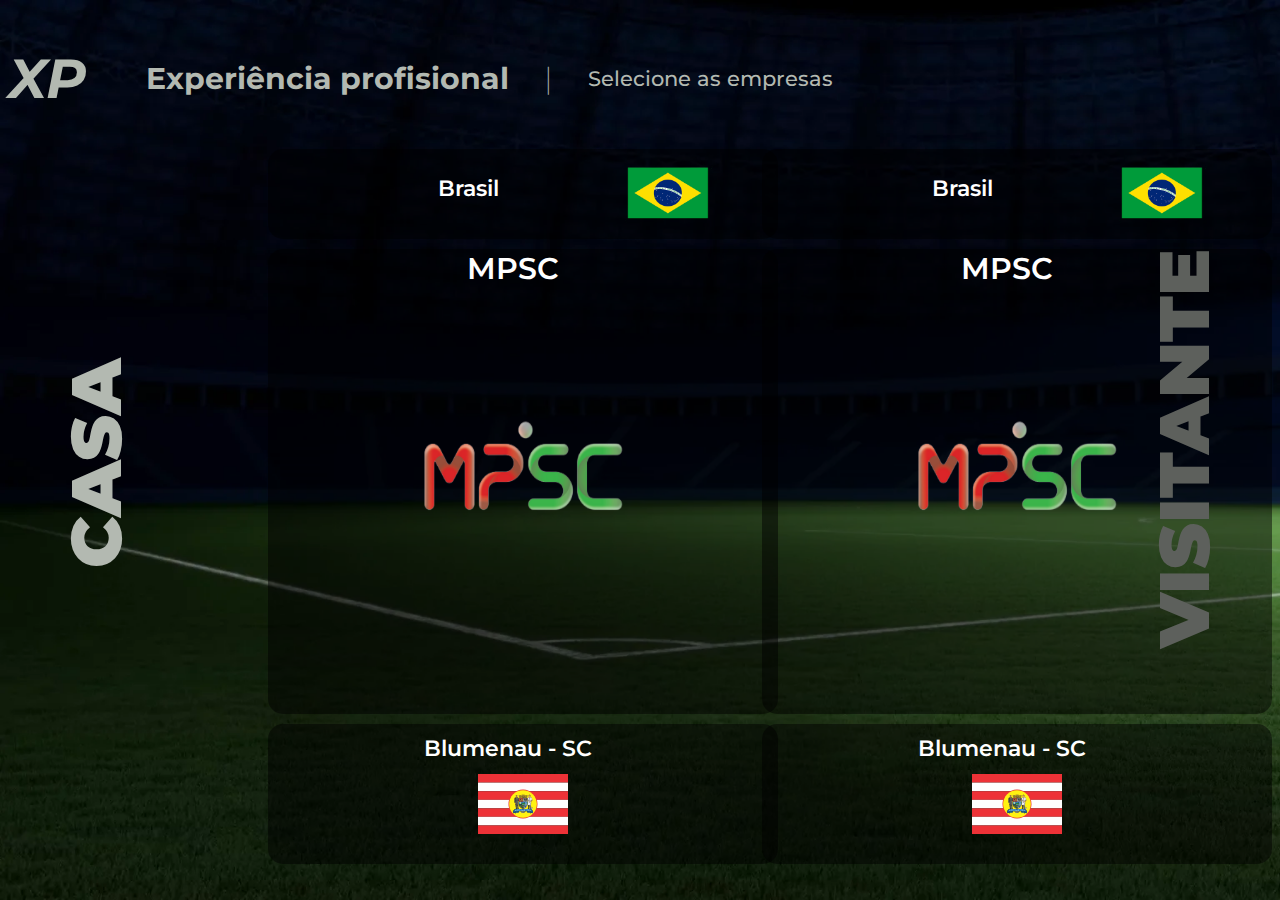
==== docs/paginas/experiencia-profissional.html @ 8dba883b "Subindo os arquivos do projeto" ====
<!DOCTYPE html>
<html lang="pt-br">

<head>
    <meta charset="UTF-8">
    <meta name="viewport" content="width=device-width, initial-scale=1.0">
    <title>Experiencia profisional</title>
    <style>
        @import url('https://fonts.googleapis.com/css2?family=Montserrat:wght@100..900&display=swap');
    </style>
    <link rel="stylesheet" href="/docs/estilos/experiencia-profissional.css">
</head>

<body>
    <header>
        <div class="logo">
            <h1>XP</h1>
            <h2>Experiência profisional</h2>
            <h2 id="title-pipe">|</h2>
            <h2 id="title-select-company">Selecione as empresas</h2>
        </div>
    </header>
    <main>
        <div class="home">CASA</div>
        <div class="container-away">
            <div class="away">VISITANTE</div>
        </div>
        <div class="slideshow-wrapper">
            <div class="slideshow-container-home">
                <div class="country">
                    <!-- Next and previous buttons -->
                    <div class="container-country">
                        <span class="arrow-country">&#10094;</span>
                        <div class="country-selected">
                            <p>Brasil</p>
                        </div>
                        <img src="../midia/img/bandeira-brasil.png" alt="bandeira-brasil">
                        <span class="arrow-country">&#10095;</span>
                    </div>
                </div>
                <div class="company">
                    <div class="container-company">
                        <!-- Next and previous buttons -->
                        <div class="company-selected">
                            <p>MPSC</p>
                        </div>
                        <span class="arrow-company">&#10094;</span>
                        <img src="../midia/img/logo-mpsc.png" alt="logo-mpsc">
                        <span class="arrow-company">&#10095;</span>
                    </div>

                </div>
                <div class="state-city">
                    <div class="container-state-city">
                        <div class="state-city-selected">
                            <p>Blumenau - SC</p>
                        </div>
                        <!-- Next and previous buttons -->
                        <a class="arrow-state-city" onclick="plusSlides(-1)">&#10094;</a>
                        <img src="../midia/img/Flag_of_Blumenau.svg" alt="bandeira-blumenau">
                        <a class="arrow-state-city" onclick="plusSlides(1)">&#10095;</a>
                    </div>
                </div>
            </div>
            <div class="slideshow-container-away">
                <div class="country">
                    <div class="container-country">
                        <span class="arrow-country">&#10094;</span>
                        <div class="country-selected">
                            <p>Brasil</p>
                        </div>
                        <img src="../midia/img/bandeira-brasil.png" alt="bandeira-brasil">
                        <span class="arrow-country">&#10095;</span>
                    </div>
                </div>
                <div class="company">
                    <div class="container-company">
                        <!-- Next and previous buttons -->
                        <div class="company-selected">
                            <p>MPSC</p>
                        </div>
                        <span class="arrow-company">&#10094;</span>
                        <img src="../midia/img/logo-mpsc.png" alt="logo-mpsc">
                        <span class="arrow-company">&#10095;</span>
                    </div>

                </div>
                <div class="state-city">
                    <div class="container-state-city">
                        <div class="state-city-selected">
                            <p>Blumenau - SC</p>
                        </div>
                        <!-- Next and previous buttons -->
                        <a class="arrow-state-city" onclick="plusSlides(-1)">&#10094;</a>
                        <img src="../midia/img/Flag_of_Blumenau.svg" alt="bandeira-blumenau">
                        <a class="arrow-state-city" onclick="plusSlides(1)">&#10095;</a>
                    </div>
                </div>
            </div>

        </div>

    </main>
</body>

</html>
---- docs/estilos/experiencia-profissional.css ----
:root {
    --background-color: black;
    --text-color: #B3B9B1;
    --header-color: white;
    --hover-color: #FFFF;
    --font-weight: 300;
}

* {
    color: var(--text-color);
    font-family: "Montserrat", sans-serif;
}

body {
    background-image: url("/docs/midia/img/eafc-24-europe-attackers-otw-player-pick-v0-h5tau4wikpfb1.webp");
    background-size: cover;
    background-size: cover;
    background-repeat: no-repeat;
    background-attachment: fixed;
}

/* .slideshow-container-home {
    background-color: #B3B9B1;
} */

.logo{
    display: flex;
    align-items: center; /* Alinha verticalmente ao centro */
}

.logo h1 {
    font-weight: 700;
    font-style: italic;
    font-size: 55px;
}

.logo h2{
    font-size: 30px;
    margin-left: 60px;
}

#title-select-company{
    font-size: 21px;
    font-weight: 500;
    margin-left: 35px;
}

#title-pipe{
    font-size: 30px;
    font-weight: 200;
    margin-left: 35px;
}

.home {
    
    font-weight: 900;
    font-size: 70px;
    writing-mode: vertical-lr;
    transform: rotate(180deg);
    /* Rotaciona o texto em 90 graus */
    position: absolute;
    margin-top: 210px;
    margin-left: 45px;
}

.container-away {
    display: flex;
    justify-content: flex-end;
    /* Alinha o conteúdo à direita */
}

.away {
    font-weight: 900;
    font-size: 70px;
    display: flex;
    align-items: center;
    writing-mode: vertical-rl;
    transform: rotate(180deg);
    /* Rotaciona o texto em 90 graus */
    position: absolute;
    margin-top: 100px;
    margin-right: 45px;
}

.slideshow-wrapper {
    display: flex;
    margin-bottom: 10px;
}

.slideshow-container-home,
.slideshow-container-away {
    flex: 1;
    z-index: 1;
}

.slideshow-container-home {
    text-align: center;
    width: 300px;
    margin-left: 260px;
}

.slideshow-container-away {
    text-align: center;
    margin-left: 90px;
}

/* COUNTRY */

.country {
    font-weight: 600;
    height: 90px;
    background-color: rgba(0, 0, 0, 0.479);
    width: 510px;
    border-radius: 15px;
    margin-bottom: 10px;
}

.container-country {
    padding-top: 30px;
    display: flex;
    align-items: center;
    justify-content: center;
    position: relative;
    /* Adiciona posicionamento relativo ao contêiner */
}

.arrow-country {
    font-size: 24px;
    margin: 0 180px;
    color: transparent;
    cursor: pointer;
}

.country-selected {
    position: relative;
}

.country-selected p {
    margin: 0;
    color: #FFF;
    font-size: 22px;
    white-space: nowrap;
    /* Evita quebra de linha */
    position: relative;
    right: 55px;
    bottom: 5px;
}

.container-country img {
    position: absolute;
    display: inline-block;
    margin-left: 290px;
    width: 90px;
    height: 60px;
}

.country:hover {
    background-color: var(--hover-color);
}

.country:hover p {
    color: black;
}

.country:hover .arrow-country {
    color: black;
}

/* COMPANY */

.company {
    font-weight: 600;
    height: 465px;
    background-color: rgba(0, 0, 0, 0.479);
    width: 510px;
    border-radius: 15px;
    margin-bottom: 10px;
}

.container-company {
    display: flex;
    align-items: center;
    justify-content: center;
    position: relative;
    /* Adiciona posicionamento relativo ao contêiner */
}

.arrow-company {
    font-size: 24px;
    margin: 5px 125px;
    color: transparent;
    cursor: pointer;
    position: relative;
    top: 210px;
    right: 48px;
    z-index: 1;
}

.company-selected {
    position: relative;
}

.company-selected p {
    margin: 0;
    color: #FFF;
    font-size: 30px;
    white-space: nowrap;
    /* Evita quebra de linha */
    position: relative;
    /* right: 55px;
    bottom: 5px; */
    left: 260px;
}

.container-company img {
    position: absolute;
    display: inline-block;
    top: 170px;
    width: 200px;
    height: 100px;
}

.company:hover {
    background-color: var(--hover-color);
}

.company:hover p {
    color: black;
}

.company:hover .arrow-company {
    color: black;
}

/* STATE CITY */

.state-city {
    font-weight: 600;
    height: 140px;
    background-color: rgba(0, 0, 0, 0.479);
    width: 510px;
    border-radius: 15px;
    margin-bottom: 10px;
}

.container-state-city {
    padding-top: 30px;
    display: flex;
    align-items: center;
    justify-content: center;
    position: relative;
    /* Adiciona posicionamento relativo ao contêiner */
}

.arrow-state-city {
    font-size: 24px;
    margin: 5px 205px;
    color: transparent;
    cursor: pointer;
    position: relative;
    top: 17px;
    right: 80px;
}

.state-city-selected {
    position: relative;
}

.state-city-selected p {
    margin: 0;
    color: #FFF;
    font-size: 22px;
    white-space: nowrap;
    /* Evita quebra de linha */
    position: relative;
    /* right: 55px;
    bottom: 5px; */
    bottom: 25px;
    left: 415px;
}

.container-state-city img {
    position: absolute;
    display: inline-block;
    width: 90px;
    height: 60px;
    top: 50px;
}

.state-city:hover {
    background-color: var(--hover-color);
}

.state-city:hover p {
    color: black;
}

.state-city:hover .arrow-state-city {
    color: black;
}

/* TESTE */

/* .prev-country {
    cursor: pointer;
    color: black;
    margin-right: 380px;
}

.next-country {
    cursor: pointer;
    color: black;
} */

/* .prev, .next {
    cursor: pointer;
    padding: 40px;
    margin-top: 100px;
    color: black;
    font-weight: bold;
    font-size: 18px;
    border-radius: 0 3px 3px 0;
    user-select: none;
} */

/* .next{
    cursor: pointer;

    color: black;
    font-weight: bold;
    font-size: 18px;
    border-radius: 0 3px 3px 0;
    user-select: none;
} */

/* Position the "next button" to the right */
/* .next {
    right: 0;
    border-radius: 3px 0 0 3px;
} */

/* On hover, add a black background color with a little bit see-through */
/* .prev:hover,
.next:hover {
    color: rgba(0, 0, 0, 0.8);
} */
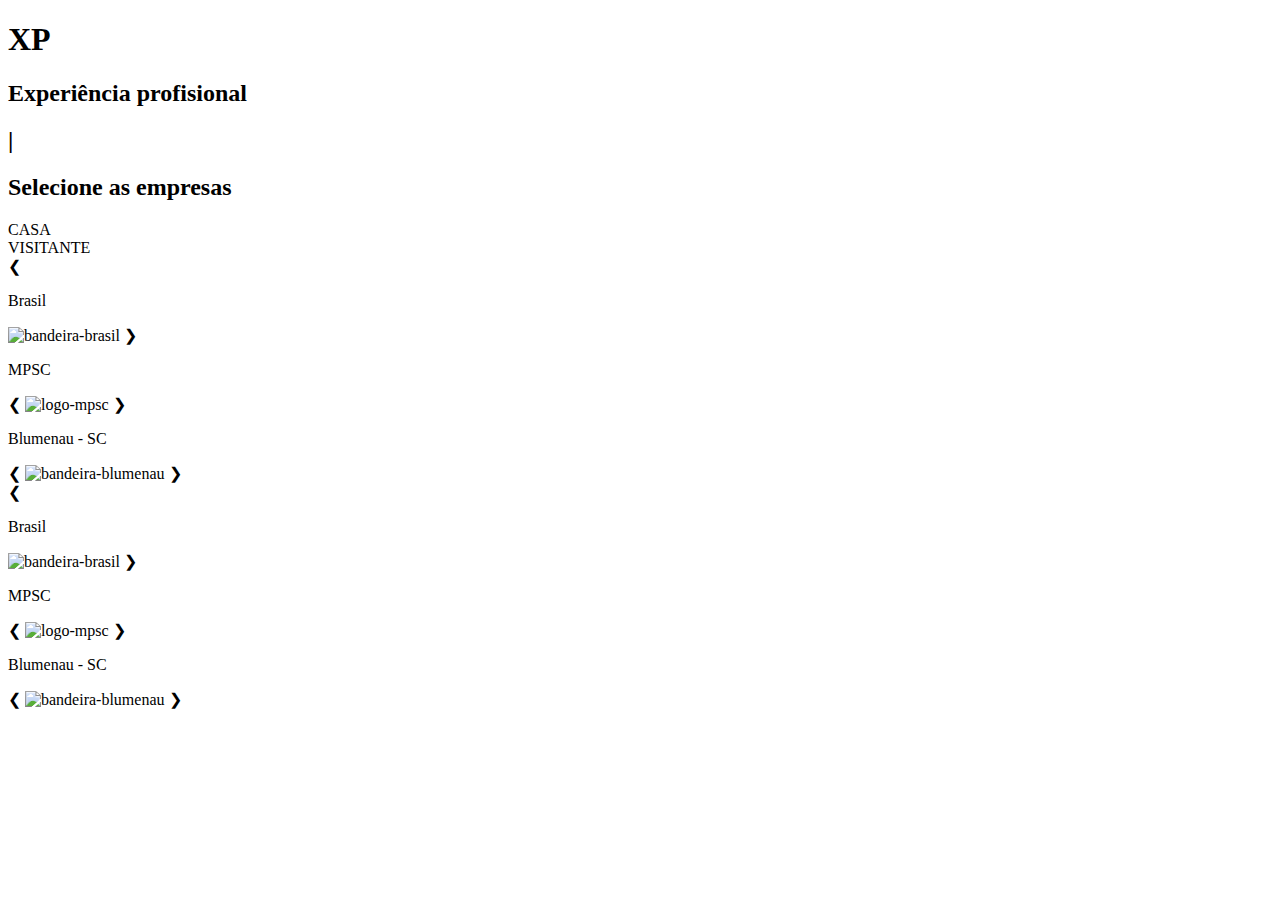
==== commit f1492e71: "Mais algumas alterações nas páginas" ====
--- a/docs/paginas/experiencia-profissional.html
+++ b/docs/paginas/experiencia-profissional.html
@@ -8,7 +8,7 @@
     <style>
         @import url('https://fonts.googleapis.com/css2?family=Montserrat:wght@100..900&display=swap');
     </style>
-    <link rel="stylesheet" href="/docs/estilos/experiencia-profissional.css">
+    <link rel="stylesheet" href="docs/estilos/experiencia-profissional.css">
 </head>
 
 <body>
@@ -34,7 +34,7 @@
                         <div class="country-selected">
                             <p>Brasil</p>
                         </div>
-                        <img src="../midia/img/bandeira-brasil.png" alt="bandeira-brasil">
+                        <img src="docs/midia/img/bandeira-brasil.png" alt="bandeira-brasil">
                         <span class="arrow-country">&#10095;</span>
                     </div>
                 </div>
@@ -45,7 +45,7 @@
                             <p>MPSC</p>
                         </div>
                         <span class="arrow-company">&#10094;</span>
-                        <img src="../midia/img/logo-mpsc.png" alt="logo-mpsc">
+                        <img src="docs/midia/img/logo-mpsc.png" alt="logo-mpsc">
                         <span class="arrow-company">&#10095;</span>
                     </div>
 
@@ -57,7 +57,7 @@
                         </div>
                         <!-- Next and previous buttons -->
                         <a class="arrow-state-city" onclick="plusSlides(-1)">&#10094;</a>
-                        <img src="../midia/img/Flag_of_Blumenau.svg" alt="bandeira-blumenau">
+                        <img src="docs/midia/img/Flag_of_Blumenau.svg" alt="bandeira-blumenau">
                         <a class="arrow-state-city" onclick="plusSlides(1)">&#10095;</a>
                     </div>
                 </div>
@@ -69,7 +69,7 @@
                         <div class="country-selected">
                             <p>Brasil</p>
                         </div>
-                        <img src="../midia/img/bandeira-brasil.png" alt="bandeira-brasil">
+                        <img src="docs/midia/img/bandeira-brasil.png" alt="bandeira-brasil">
                         <span class="arrow-country">&#10095;</span>
                     </div>
                 </div>
@@ -80,7 +80,7 @@
                             <p>MPSC</p>
                         </div>
                         <span class="arrow-company">&#10094;</span>
-                        <img src="../midia/img/logo-mpsc.png" alt="logo-mpsc">
+                        <img src="docs/midia/img/logo-mpsc.png" alt="logo-mpsc">
                         <span class="arrow-company">&#10095;</span>
                     </div>
 
@@ -92,7 +92,7 @@
                         </div>
                         <!-- Next and previous buttons -->
                         <a class="arrow-state-city" onclick="plusSlides(-1)">&#10094;</a>
-                        <img src="../midia/img/Flag_of_Blumenau.svg" alt="bandeira-blumenau">
+                        <img src="docs/midia/img/Flag_of_Blumenau.svg" alt="bandeira-blumenau">
                         <a class="arrow-state-city" onclick="plusSlides(1)">&#10095;</a>
                     </div>
                 </div>
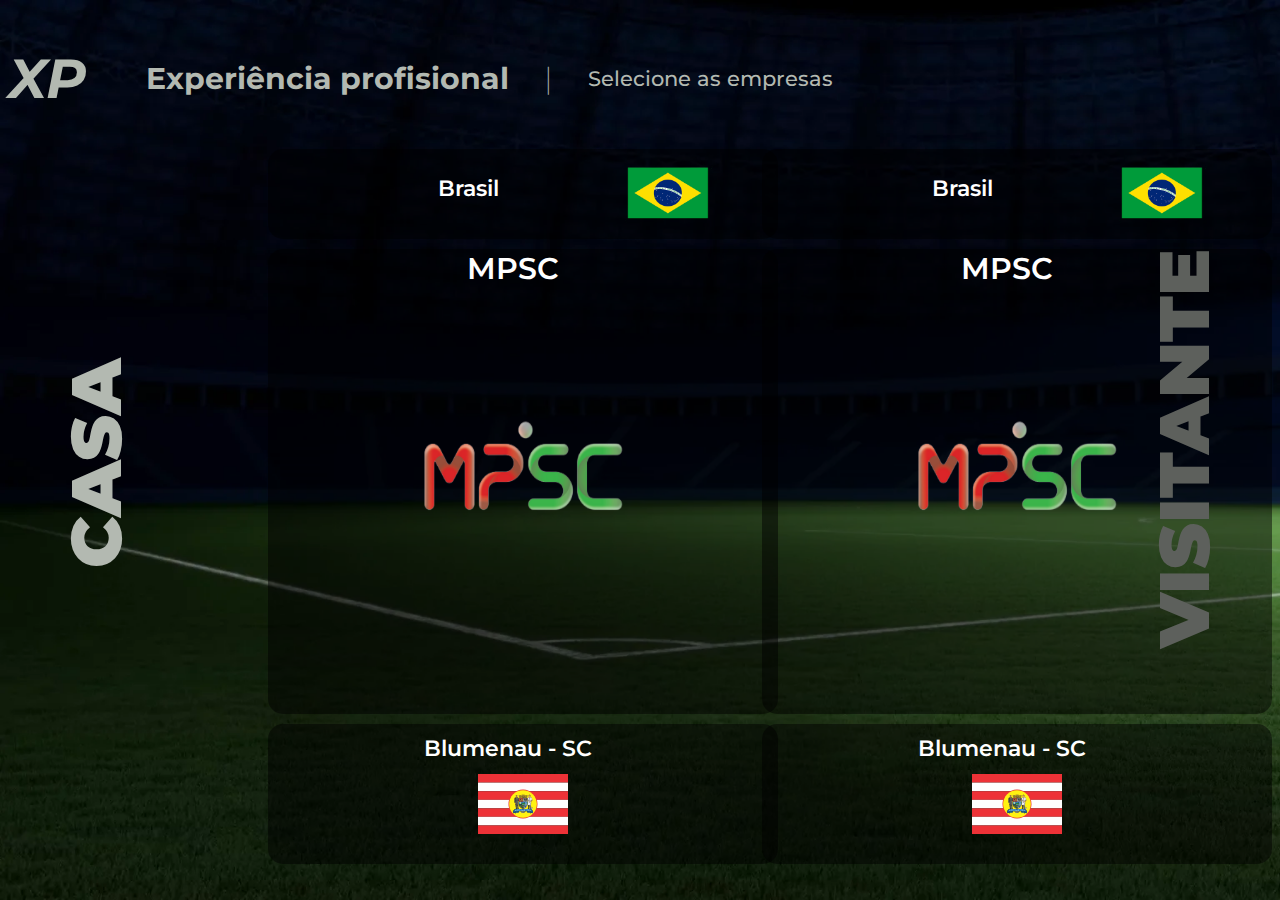
==== commit cfb46ca5: "Update experiencia-profissional.html" ====
--- a/docs/paginas/experiencia-profissional.html
+++ b/docs/paginas/experiencia-profissional.html
@@ -8,7 +8,7 @@
     <style>
         @import url('https://fonts.googleapis.com/css2?family=Montserrat:wght@100..900&display=swap');
     </style>
-    <link rel="stylesheet" href="docs/estilos/experiencia-profissional.css">
+    <link rel="stylesheet" href="../estilos/experiencia-profissional.css">
 </head>
 
 <body>
@@ -34,7 +34,7 @@
                         <div class="country-selected">
                             <p>Brasil</p>
                         </div>
-                        <img src="docs/midia/img/bandeira-brasil.png" alt="bandeira-brasil">
+                        <img src="../midia/img/bandeira-brasil.png" alt="bandeira-brasil">
                         <span class="arrow-country">&#10095;</span>
                     </div>
                 </div>
@@ -45,7 +45,7 @@
                             <p>MPSC</p>
                         </div>
                         <span class="arrow-company">&#10094;</span>
-                        <img src="docs/midia/img/logo-mpsc.png" alt="logo-mpsc">
+                        <img src="../midia/img/logo-mpsc.png" alt="logo-mpsc">
                         <span class="arrow-company">&#10095;</span>
                     </div>
 
@@ -57,7 +57,7 @@
                         </div>
                         <!-- Next and previous buttons -->
                         <a class="arrow-state-city" onclick="plusSlides(-1)">&#10094;</a>
-                        <img src="docs/midia/img/Flag_of_Blumenau.svg" alt="bandeira-blumenau">
+                        <img src="../midia/img/Flag_of_Blumenau.svg" alt="bandeira-blumenau">
                         <a class="arrow-state-city" onclick="plusSlides(1)">&#10095;</a>
                     </div>
                 </div>
@@ -69,7 +69,7 @@
                         <div class="country-selected">
                             <p>Brasil</p>
                         </div>
-                        <img src="docs/midia/img/bandeira-brasil.png" alt="bandeira-brasil">
+                        <img src="../midia/img/bandeira-brasil.png" alt="bandeira-brasil">
                         <span class="arrow-country">&#10095;</span>
                     </div>
                 </div>
@@ -80,7 +80,7 @@
                             <p>MPSC</p>
                         </div>
                         <span class="arrow-company">&#10094;</span>
-                        <img src="docs/midia/img/logo-mpsc.png" alt="logo-mpsc">
+                        <img src="../midia/img/logo-mpsc.png" alt="logo-mpsc">
                         <span class="arrow-company">&#10095;</span>
                     </div>
 
@@ -92,7 +92,7 @@
                         </div>
                         <!-- Next and previous buttons -->
                         <a class="arrow-state-city" onclick="plusSlides(-1)">&#10094;</a>
-                        <img src="docs/midia/img/Flag_of_Blumenau.svg" alt="bandeira-blumenau">
+                        <img src="../midia/img/Flag_of_Blumenau.svg" alt="bandeira-blumenau">
                         <a class="arrow-state-city" onclick="plusSlides(1)">&#10095;</a>
                     </div>
                 </div>
--- a/docs/estilos/experiencia-profissional.css
+++ b/docs/estilos/experiencia-profissional.css
@@ -0,0 +1,346 @@
+:root {
+    --background-color: black;
+    --text-color: #B3B9B1;
+    --header-color: white;
+    --hover-color: #FFFF;
+    --font-weight: 300;
+}
+
+* {
+    color: var(--text-color);
+    font-family: "Montserrat", sans-serif;
+}
+
+body {
+    background-image: url("/docs/midia/img/eafc-24-europe-attackers-otw-player-pick-v0-h5tau4wikpfb1.webp");
+    background-size: cover;
+    background-size: cover;
+    background-repeat: no-repeat;
+    background-attachment: fixed;
+}
+
+/* .slideshow-container-home {
+    background-color: #B3B9B1;
+} */
+
+.logo{
+    display: flex;
+    align-items: center; /* Alinha verticalmente ao centro */
+}
+
+.logo h1 {
+    font-weight: 700;
+    font-style: italic;
+    font-size: 55px;
+}
+
+.logo h2{
+    font-size: 30px;
+    margin-left: 60px;
+}
+
+#title-select-company{
+    font-size: 21px;
+    font-weight: 500;
+    margin-left: 35px;
+}
+
+#title-pipe{
+    font-size: 30px;
+    font-weight: 200;
+    margin-left: 35px;
+}
+
+.home {
+    
+    font-weight: 900;
+    font-size: 70px;
+    writing-mode: vertical-lr;
+    transform: rotate(180deg);
+    /* Rotaciona o texto em 90 graus */
+    position: absolute;
+    margin-top: 210px;
+    margin-left: 45px;
+}
+
+.container-away {
+    display: flex;
+    justify-content: flex-end;
+    /* Alinha o conteúdo à direita */
+}
+
+.away {
+    font-weight: 900;
+    font-size: 70px;
+    display: flex;
+    align-items: center;
+    writing-mode: vertical-rl;
+    transform: rotate(180deg);
+    /* Rotaciona o texto em 90 graus */
+    position: absolute;
+    margin-top: 100px;
+    margin-right: 45px;
+}
+
+.slideshow-wrapper {
+    display: flex;
+    margin-bottom: 10px;
+}
+
+.slideshow-container-home,
+.slideshow-container-away {
+    flex: 1;
+    z-index: 1;
+}
+
+.slideshow-container-home {
+    text-align: center;
+    width: 300px;
+    margin-left: 260px;
+}
+
+.slideshow-container-away {
+    text-align: center;
+    margin-left: 90px;
+}
+
+/* COUNTRY */
+
+.country {
+    font-weight: 600;
+    height: 90px;
+    background-color: rgba(0, 0, 0, 0.479);
+    width: 510px;
+    border-radius: 15px;
+    margin-bottom: 10px;
+}
+
+.container-country {
+    padding-top: 30px;
+    display: flex;
+    align-items: center;
+    justify-content: center;
+    position: relative;
+    /* Adiciona posicionamento relativo ao contêiner */
+}
+
+.arrow-country {
+    font-size: 24px;
+    margin: 0 180px;
+    color: transparent;
+    cursor: pointer;
+}
+
+.country-selected {
+    position: relative;
+}
+
+.country-selected p {
+    margin: 0;
+    color: #FFF;
+    font-size: 22px;
+    white-space: nowrap;
+    /* Evita quebra de linha */
+    position: relative;
+    right: 55px;
+    bottom: 5px;
+}
+
+.container-country img {
+    position: absolute;
+    display: inline-block;
+    margin-left: 290px;
+    width: 90px;
+    height: 60px;
+}
+
+.country:hover {
+    background-color: var(--hover-color);
+}
+
+.country:hover p {
+    color: black;
+}
+
+.country:hover .arrow-country {
+    color: black;
+}
+
+/* COMPANY */
+
+.company {
+    font-weight: 600;
+    height: 465px;
+    background-color: rgba(0, 0, 0, 0.479);
+    width: 510px;
+    border-radius: 15px;
+    margin-bottom: 10px;
+}
+
+.container-company {
+    display: flex;
+    align-items: center;
+    justify-content: center;
+    position: relative;
+    /* Adiciona posicionamento relativo ao contêiner */
+}
+
+.arrow-company {
+    font-size: 24px;
+    margin: 5px 125px;
+    color: transparent;
+    cursor: pointer;
+    position: relative;
+    top: 210px;
+    right: 48px;
+    z-index: 1;
+}
+
+.company-selected {
+    position: relative;
+}
+
+.company-selected p {
+    margin: 0;
+    color: #FFF;
+    font-size: 30px;
+    white-space: nowrap;
+    /* Evita quebra de linha */
+    position: relative;
+    /* right: 55px;
+    bottom: 5px; */
+    left: 260px;
+}
+
+.container-company img {
+    position: absolute;
+    display: inline-block;
+    top: 170px;
+    width: 200px;
+    height: 100px;
+}
+
+.company:hover {
+    background-color: var(--hover-color);
+}
+
+.company:hover p {
+    color: black;
+}
+
+.company:hover .arrow-company {
+    color: black;
+}
+
+/* STATE CITY */
+
+.state-city {
+    font-weight: 600;
+    height: 140px;
+    background-color: rgba(0, 0, 0, 0.479);
+    width: 510px;
+    border-radius: 15px;
+    margin-bottom: 10px;
+}
+
+.container-state-city {
+    padding-top: 30px;
+    display: flex;
+    align-items: center;
+    justify-content: center;
+    position: relative;
+    /* Adiciona posicionamento relativo ao contêiner */
+}
+
+.arrow-state-city {
+    font-size: 24px;
+    margin: 5px 205px;
+    color: transparent;
+    cursor: pointer;
+    position: relative;
+    top: 17px;
+    right: 80px;
+}
+
+.state-city-selected {
+    position: relative;
+}
+
+.state-city-selected p {
+    margin: 0;
+    color: #FFF;
+    font-size: 22px;
+    white-space: nowrap;
+    /* Evita quebra de linha */
+    position: relative;
+    /* right: 55px;
+    bottom: 5px; */
+    bottom: 25px;
+    left: 415px;
+}
+
+.container-state-city img {
+    position: absolute;
+    display: inline-block;
+    width: 90px;
+    height: 60px;
+    top: 50px;
+}
+
+.state-city:hover {
+    background-color: var(--hover-color);
+}
+
+.state-city:hover p {
+    color: black;
+}
+
+.state-city:hover .arrow-state-city {
+    color: black;
+}
+
+/* TESTE */
+
+/* .prev-country {
+    cursor: pointer;
+    color: black;
+    margin-right: 380px;
+}
+
+.next-country {
+    cursor: pointer;
+    color: black;
+} */
+
+/* .prev, .next {
+    cursor: pointer;
+    padding: 40px;
+    margin-top: 100px;
+    color: black;
+    font-weight: bold;
+    font-size: 18px;
+    border-radius: 0 3px 3px 0;
+    user-select: none;
+} */
+
+/* .next{
+    cursor: pointer;
+
+    color: black;
+    font-weight: bold;
+    font-size: 18px;
+    border-radius: 0 3px 3px 0;
+    user-select: none;
+} */
+
+/* Position the "next button" to the right */
+/* .next {
+    right: 0;
+    border-radius: 3px 0 0 3px;
+} */
+
+/* On hover, add a black background color with a little bit see-through */
+/* .prev:hover,
+.next:hover {
+    color: rgba(0, 0, 0, 0.8);
+} */